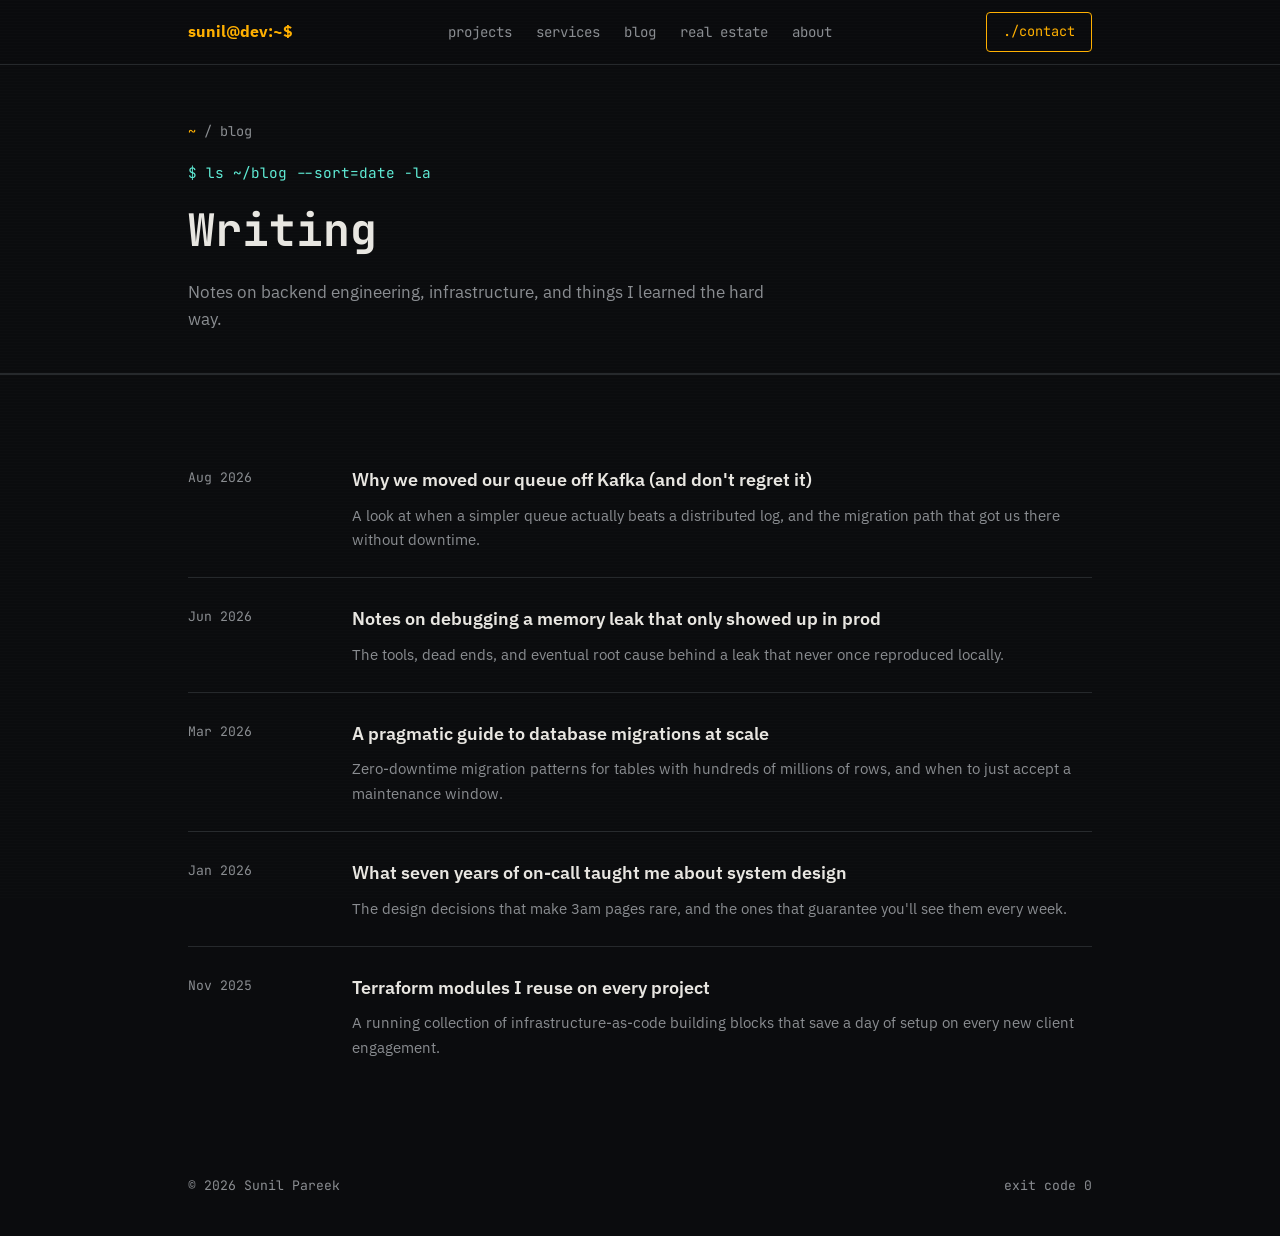
==== blog.html @ 15b24219 "Add files via upload" ====
<!DOCTYPE html>
<html lang="en">
<head>
<meta charset="UTF-8">
<meta name="viewport" content="width=device-width, initial-scale=1.0">
<title>Blog — Sunil Pareek</title>
<link rel="stylesheet" href="style.css">
</head>
<body>

<nav>
  <div class="wrap">
    <div class="logo">sunil@dev:~$</div>
    <ul class="navlinks">
      <li><a href="index.html#projects">projects</a></li>
      <li><a href="services.html">services</a></li>
      <li><a href="blog.html">blog</a></li>
      <li><a href="real-estate.html">real estate</a></li>
      <li><a href="index.html#about">about</a></li>
    </ul>
    <a class="navcta" href="index.html#contact">./contact</a>
  </div>
</nav>

<header class="page-hero">
  <div class="wrap">
    <div class="breadcrumb"><a href="index.html">~</a> / blog</div>
    <div class="eyebrow">$ ls ~/blog --sort=date -la</div>
    <h1>Writing</h1>
    <p class="lede">Notes on backend engineering, infrastructure, and things I learned the hard way.</p>
  </div>
</header>

<section class="section">
  <div class="wrap">
    <div class="blog-full-list">
      <a class="blog-full-post" href="#">
        <span class="date">Aug 2026</span>
        <div>
          <h3>Why we moved our queue off Kafka (and don't regret it)</h3>
          <p>A look at when a simpler queue actually beats a distributed log, and the migration path that got us there without downtime.</p>
        </div>
      </a>
      <a class="blog-full-post" href="#">
        <span class="date">Jun 2026</span>
        <div>
          <h3>Notes on debugging a memory leak that only showed up in prod</h3>
          <p>The tools, dead ends, and eventual root cause behind a leak that never once reproduced locally.</p>
        </div>
      </a>
      <a class="blog-full-post" href="#">
        <span class="date">Mar 2026</span>
        <div>
          <h3>A pragmatic guide to database migrations at scale</h3>
          <p>Zero-downtime migration patterns for tables with hundreds of millions of rows, and when to just accept a maintenance window.</p>
        </div>
      </a>
      <a class="blog-full-post" href="#">
        <span class="date">Jan 2026</span>
        <div>
          <h3>What seven years of on-call taught me about system design</h3>
          <p>The design decisions that make 3am pages rare, and the ones that guarantee you'll see them every week.</p>
        </div>
      </a>
      <a class="blog-full-post" href="#">
        <span class="date">Nov 2025</span>
        <div>
          <h3>Terraform modules I reuse on every project</h3>
          <p>A running collection of infrastructure-as-code building blocks that save a day of setup on every new client engagement.</p>
        </div>
      </a>
    </div>
  </div>
</section>

<footer>
  <div class="wrap" style="display:flex; justify-content:space-between; width:100%; flex-wrap:wrap; gap:8px;">
    <span>© 2026 Sunil Pareek</span>
    <span>exit code 0</span>
  </div>
</footer>

</body>
</html>
---- style.css ----
@import url('https://fonts.googleapis.com/css2?family=JetBrains+Mono:wght@400;500;600;700;800&family=IBM+Plex+Sans:wght@400;500;600&display=swap');

  :root{
    --bg:#0B0C0E;
    --bg-raised:#151719;
    --amber:#FFB000;
    --cyan:#5EEAD4;
    --text:#E8E6E1;
    --dim:#8A8D91;
    --line:#26292C;
    --red:#FF6B5E;
  }

  *{box-sizing:border-box; margin:0; padding:0;}

  html{scroll-behavior:smooth;}

  body{
    background:var(--bg);
    color:var(--text);
    font-family:'IBM Plex Sans', sans-serif;
    line-height:1.6;
  }

  h1,h2,h3, .mono{ font-family:'JetBrains Mono', monospace; }

  a{ color:inherit; }

  .wrap{ max-width:960px; margin:0 auto; padding:0 28px; }

  ::selection{ background:var(--amber); color:var(--bg); }

  /* ---------- Scanline texture ---------- */
  body::before{
    content:'';
    position:fixed; inset:0;
    pointer-events:none;
    background:repeating-linear-gradient(
      to bottom,
      rgba(255,255,255,0.012) 0px,
      rgba(255,255,255,0.012) 1px,
      transparent 1px,
      transparent 3px
    );
    z-index:999;
  }

  /* ---------- Nav ---------- */
  nav{
    position:sticky; top:0; z-index:50;
    background:rgba(11,12,14,0.9);
    backdrop-filter:blur(6px);
    border-bottom:1px solid var(--line);
  }
  nav .wrap{
    display:flex; align-items:center; justify-content:space-between;
    height:64px;
  }
  .logo{
    font-weight:700;
    font-size:1rem;
    color:var(--amber);
  }
  .navlinks{ display:flex; gap:24px; list-style:none; }
  .navlinks a{
    text-decoration:none;
    font-size:0.88rem;
    font-family:'JetBrains Mono', monospace;
    color:var(--dim);
    transition:color .15s ease;
  }
  .navlinks a:hover{ color:var(--text); }
  .navcta{
    border:1px solid var(--amber);
    color:var(--amber);
    padding:8px 16px;
    font-size:0.85rem;
    font-family:'JetBrains Mono', monospace;
    text-decoration:none;
    border-radius:4px;
  }
  .navcta:hover{ background:var(--amber); color:var(--bg); }

  /* ---------- Terminal window chrome ---------- */
  .term{
    border:1px solid var(--line);
    border-radius:10px;
    background:var(--bg-raised);
    overflow:hidden;
  }
  .term-bar{
    display:flex; align-items:center; gap:8px;
    padding:10px 14px;
    border-bottom:1px solid var(--line);
  }
  .dot{ width:11px; height:11px; border-radius:50%; }
  .dot.r{ background:#FF5F57; }
  .dot.y{ background:#FEBC2E; }
  .dot.g{ background:#28C840; }
  .term-title{
    margin-left:8px;
    font-size:0.8rem;
    color:var(--dim);
    font-family:'JetBrains Mono', monospace;
  }
  .term-body{ padding:20px; }
  .prompt{ color:var(--cyan); }
  .prompt-line{
    font-family:'JetBrains Mono', monospace;
    font-size:0.9rem;
    color:var(--dim);
    margin-bottom:6px;
  }

  /* ---------- Hero ---------- */
  .hero{ padding:70px 0 60px; }
  .hero h1{
    font-size:clamp(2.2rem, 5vw, 3.2rem);
    line-height:1.15;
    color:var(--text);
    margin:18px 0 16px;
  }
  .hero h1 .accent{ color:var(--amber); }
  .cursor{
    display:inline-block;
    width:0.55em; height:1em;
    background:var(--amber);
    margin-left:4px;
    vertical-align:text-bottom;
    animation:blink 1s step-end infinite;
  }
  @keyframes blink{ 50%{ opacity:0; } }
  .hero p.lede{
    font-size:1.08rem;
    color:var(--dim);
    max-width:56ch;
    margin-bottom:28px;
  }
  .hero-actions{ display:flex; gap:12px; flex-wrap:wrap; }
  .btn{
    display:inline-block;
    padding:12px 22px;
    border-radius:6px;
    font-family:'JetBrains Mono', monospace;
    font-size:0.9rem;
    text-decoration:none;
    border:1px solid var(--line);
  }
  .btn-solid{ background:var(--amber); color:var(--bg); border-color:var(--amber); font-weight:600; }
  .btn-outline{ color:var(--text); }
  .btn-outline:hover{ border-color:var(--text); }

  /* ---------- Section shared ---------- */
  .section{ padding:64px 0; border-top:1px solid var(--line); }
  .section-head{ margin-bottom:32px; }
  .section-head h2{
    font-size:1.6rem;
    color:var(--text);
  }
  .section-head .path{
    color:var(--dim);
    font-size:0.9rem;
    margin-top:4px;
  }

  /* ---------- About ---------- */
  .about-grid{
    display:grid;
    grid-template-columns:1fr 1fr;
    gap:36px;
    align-items:start;
  }
  .about-text p{ color:#C9CBCE; margin-bottom:14px; }
  .keyval{ font-family:'JetBrains Mono', monospace; font-size:0.9rem; }
  .keyval .k{ color:var(--cyan); }
  .keyval .v{ color:var(--text); }
  .keyval div{ margin-bottom:8px; }

  /* ---------- Skills ---------- */
  .skills-grid{
    display:grid;
    grid-template-columns:repeat(3, 1fr);
    gap:16px;
  }
  .skill-cat{
    border:1px solid var(--line);
    border-radius:8px;
    padding:18px;
  }
  .skill-cat h3{
    font-size:0.95rem;
    color:var(--amber);
    margin-bottom:12px;
  }
  .skill-cat ul{ list-style:none; }
  .skill-cat li{
    font-size:0.92rem;
    color:#C9CBCE;
    padding:4px 0;
  }
  .skill-cat li::before{ content:'▸ '; color:var(--cyan); }

  /* ---------- Projects ---------- */
  .project-list{ display:flex; flex-direction:column; gap:18px; }
  .project{
    border:1px solid var(--line);
    border-radius:8px;
    padding:22px;
    display:grid;
    grid-template-columns:1fr auto;
    gap:16px;
    align-items:start;
    transition:border-color .15s ease;
  }
  .project:hover{ border-color:var(--amber); }
  .project h3{ font-size:1.1rem; margin-bottom:6px; }
  .project p{ color:var(--dim); font-size:0.94rem; max-width:60ch; }
  .stack-row{ display:flex; gap:8px; flex-wrap:wrap; margin-top:12px; }
  .chip{
    font-family:'JetBrains Mono', monospace;
    font-size:0.76rem;
    color:var(--cyan);
    border:1px solid var(--line);
    border-radius:4px;
    padding:3px 9px;
  }
  .project-link{
    font-family:'JetBrains Mono', monospace;
    font-size:0.85rem;
    color:var(--amber);
    text-decoration:none;
    white-space:nowrap;
  }

  /* ---------- Blog ---------- */
  .post-list{ display:flex; flex-direction:column; }
  .post{
    display:flex; justify-content:space-between; align-items:baseline;
    padding:16px 0;
    border-bottom:1px solid var(--line);
    text-decoration:none;
    gap:16px;
  }
  .post:last-child{ border-bottom:none; }
  .post h3{ font-size:1rem; color:var(--text); font-weight:500; font-family:'IBM Plex Sans',sans-serif; }
  .post .date{
    font-family:'JetBrains Mono', monospace;
    font-size:0.82rem;
    color:var(--dim);
    white-space:nowrap;
  }
  .post:hover h3{ color:var(--amber); }

  /* ---------- Contact ---------- */
  .contact-term .term-body{ padding:26px 24px; }
  .contact-line{ margin-bottom:14px; font-size:0.92rem; }
  .contact-line .k{ color:var(--cyan); }
  .contact-line a{ text-decoration:none; color:var(--amber); }
  .contact-line a:hover{ text-decoration:underline; }

  footer{
    padding:26px 0 40px;
    color:var(--dim);
    font-size:0.82rem;
    font-family:'JetBrains Mono', monospace;
    display:flex; justify-content:space-between; flex-wrap:wrap; gap:8px;
  }

  a:focus-visible, .btn:focus-visible{
    outline:2px solid var(--cyan);
    outline-offset:2px;
  }

  @media (prefers-reduced-motion: reduce){
    .cursor{ animation:none; }
  }

  @media (max-width: 780px){
    .navlinks{ display:none; }
    .about-grid{ grid-template-columns:1fr; }
    .skills-grid{ grid-template-columns:1fr 1fr; }
    .project{ grid-template-columns:1fr; }
  }
  @media (max-width: 480px){
    .skills-grid{ grid-template-columns:1fr; }
  }
/* ---------- Shared sub-page header ---------- */
.page-hero{
  padding:56px 0 40px;
  border-bottom:1px solid var(--line);
}
.page-hero .eyebrow{
  color:var(--cyan);
  font-family:'JetBrains Mono', monospace;
  font-size:0.9rem;
  margin-bottom:10px;
}
.page-hero h1{
  font-size:clamp(2rem, 4.5vw, 2.8rem);
  color:var(--text);
}
.page-hero p.lede{
  color:var(--dim);
  font-size:1.05rem;
  max-width:60ch;
  margin-top:14px;
}
.breadcrumb{
  font-family:'JetBrains Mono', monospace;
  font-size:0.85rem;
  color:var(--dim);
  margin-bottom:18px;
}
.breadcrumb a{ color:var(--amber); text-decoration:none; }
.breadcrumb a:hover{ text-decoration:underline; }

/* ---------- Services page ---------- */
.services-grid{
  display:grid;
  grid-template-columns:repeat(2, 1fr);
  gap:24px;
}
.service-card{
  border:1px solid var(--line);
  border-radius:8px;
  padding:26px;
  transition:border-color .15s ease;
}
.service-card:hover{ border-color:var(--amber); }
.service-card .num{
  font-family:'JetBrains Mono', monospace;
  color:var(--amber);
  font-size:0.85rem;
  margin-bottom:10px;
}
.service-card h3{ font-size:1.2rem; margin-bottom:10px; }
.service-card p{ color:var(--dim); font-size:0.95rem; margin-bottom:14px; }
.service-card .price{
  font-family:'JetBrains Mono', monospace;
  color:var(--cyan);
  font-size:0.9rem;
}

/* ---------- Blog listing page ---------- */
.blog-full-list{ display:flex; flex-direction:column; }
.blog-full-post{
  display:grid;
  grid-template-columns:140px 1fr;
  gap:24px;
  padding:26px 0;
  border-bottom:1px solid var(--line);
  text-decoration:none;
}
.blog-full-post:last-child{ border-bottom:none; }
.blog-full-post .date{
  font-family:'JetBrains Mono', monospace;
  font-size:0.82rem;
  color:var(--dim);
  padding-top:2px;
}
.blog-full-post h3{
  font-size:1.15rem;
  color:var(--text);
  font-family:'IBM Plex Sans', sans-serif;
  font-weight:600;
  margin-bottom:8px;
}
.blog-full-post p{ color:var(--dim); font-size:0.95rem; }
.blog-full-post:hover h3{ color:var(--amber); }

/* ---------- Real estate page ---------- */
.re-grid{
  display:grid;
  grid-template-columns:repeat(3, 1fr);
  gap:20px;
}
.re-card{
  border:1px solid var(--line);
  border-radius:8px;
  overflow:hidden;
}
.re-thumb{
  aspect-ratio:4/3;
  display:flex; align-items:center; justify-content:center;
  font-family:'JetBrains Mono', monospace;
  color:var(--dim);
  font-size:0.85rem;
  border-bottom:1px solid var(--line);
  background:var(--bg-raised);
}
.re-body{ padding:16px 18px 20px; }
.re-body h3{ font-size:1rem; margin-bottom:4px; }
.re-body .loc{ color:var(--dim); font-size:0.85rem; margin-bottom:10px; }
.re-body .price{
  font-family:'JetBrains Mono', monospace;
  color:var(--amber);
  font-size:0.95rem;
}
.re-tag{
  display:inline-block;
  font-family:'JetBrains Mono', monospace;
  font-size:0.72rem;
  color:var(--cyan);
  border:1px solid var(--line);
  border-radius:4px;
  padding:2px 8px;
  margin-top:8px;
}

@media (max-width: 780px){
  .services-grid{ grid-template-columns:1fr; }
  .re-grid{ grid-template-columns:1fr; }
  .blog-full-post{ grid-template-columns:1fr; gap:6px; }
}
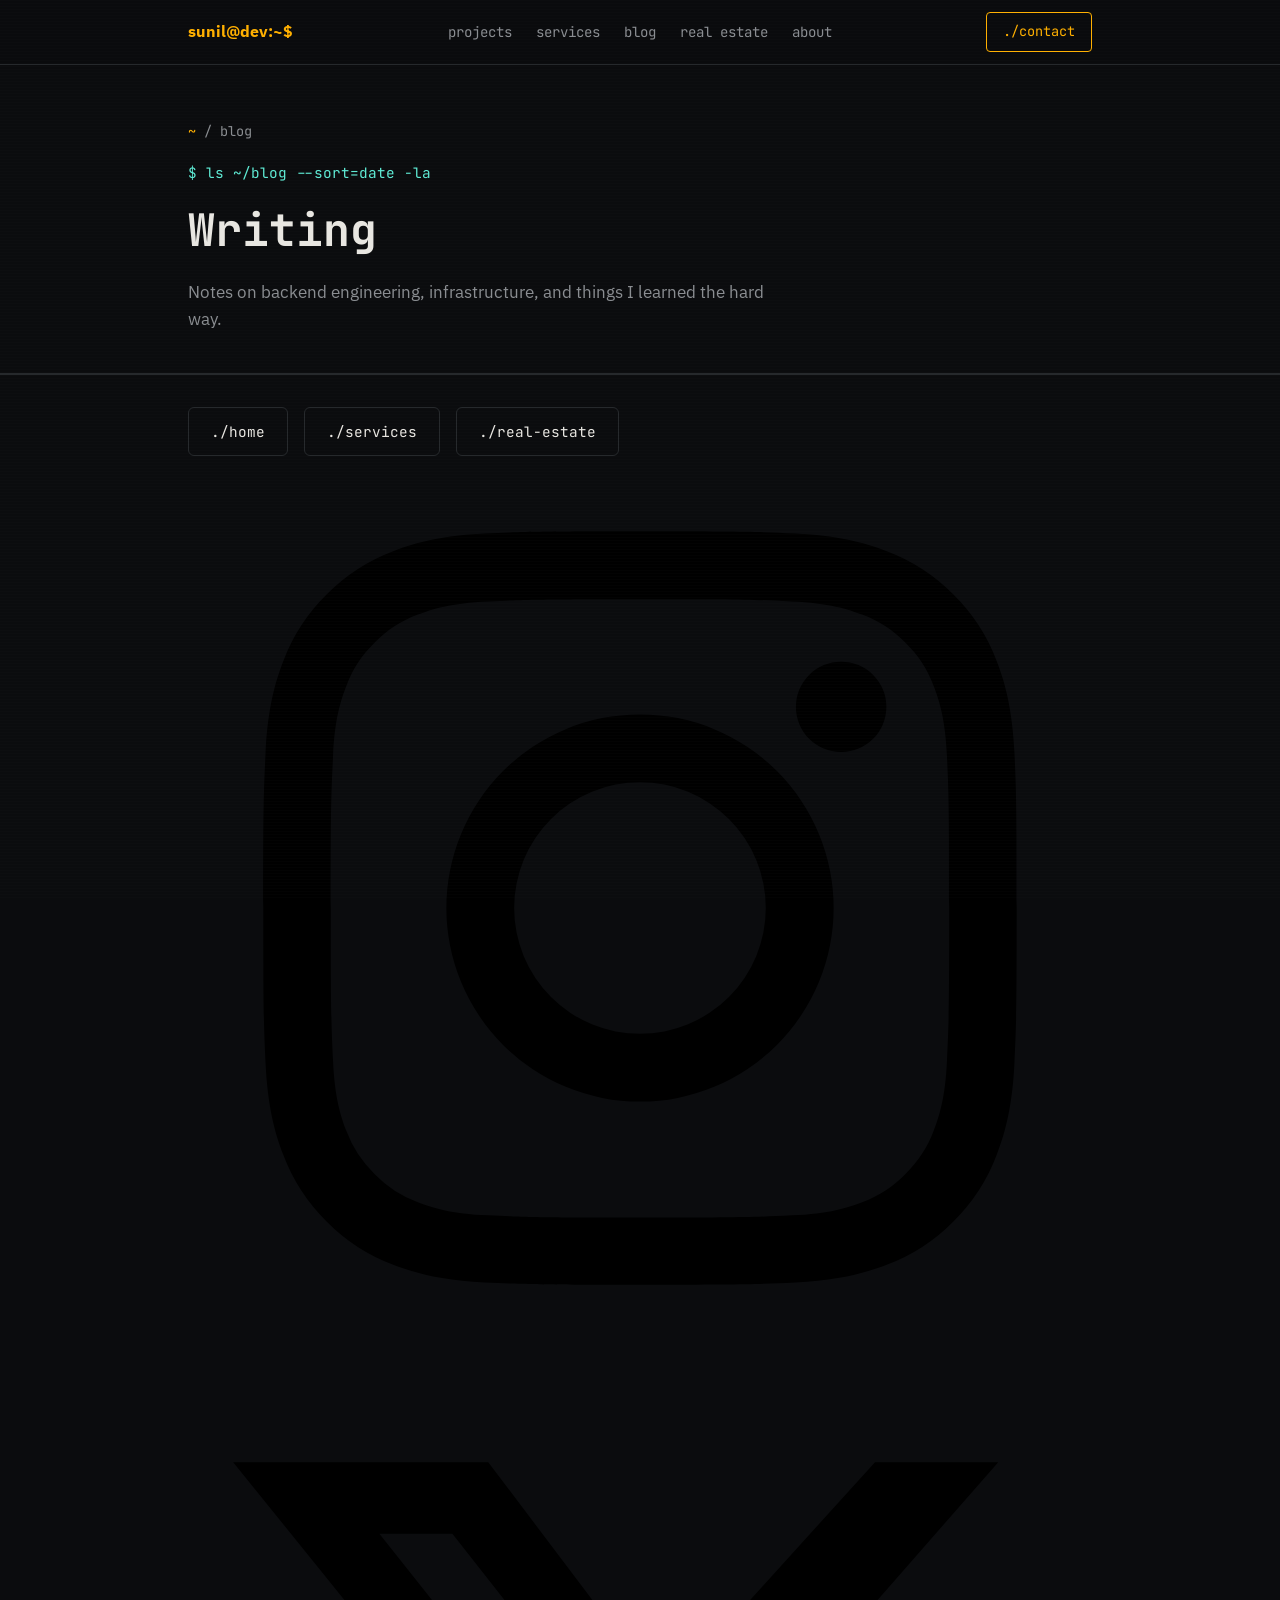
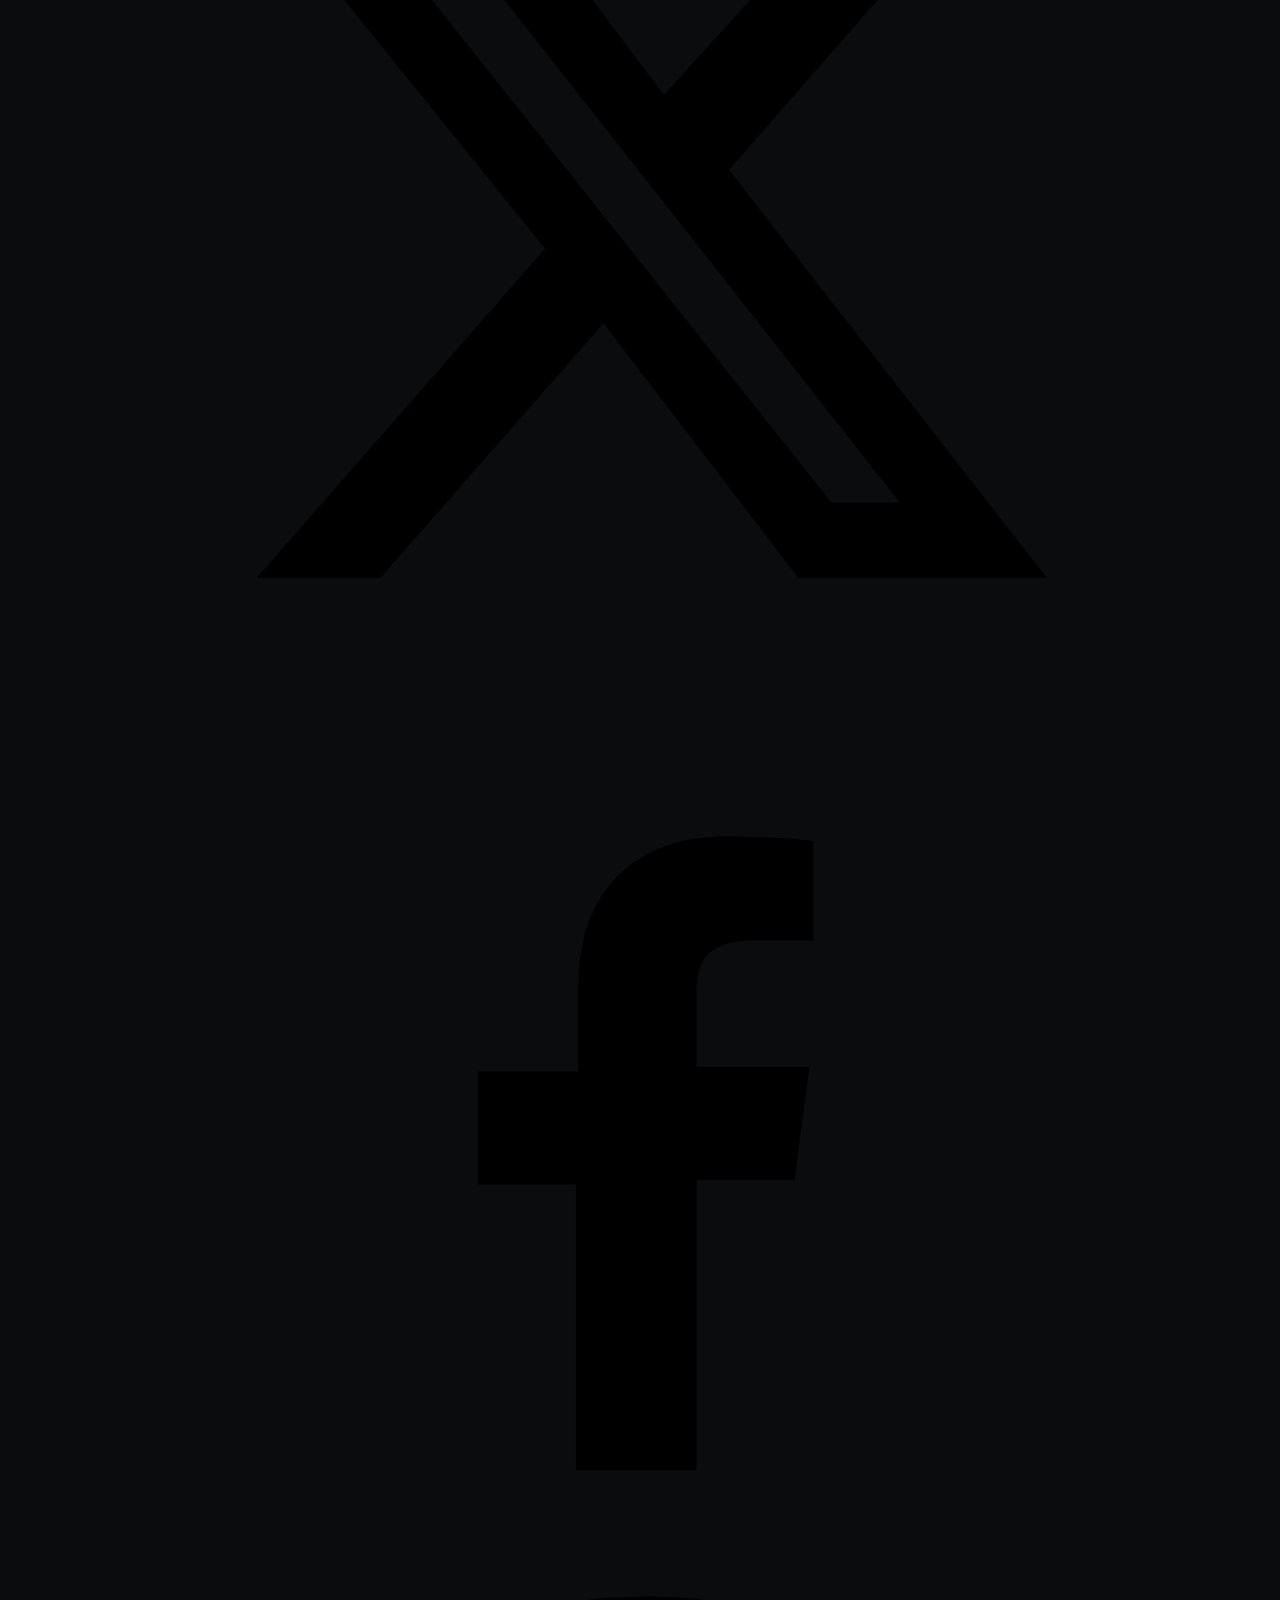
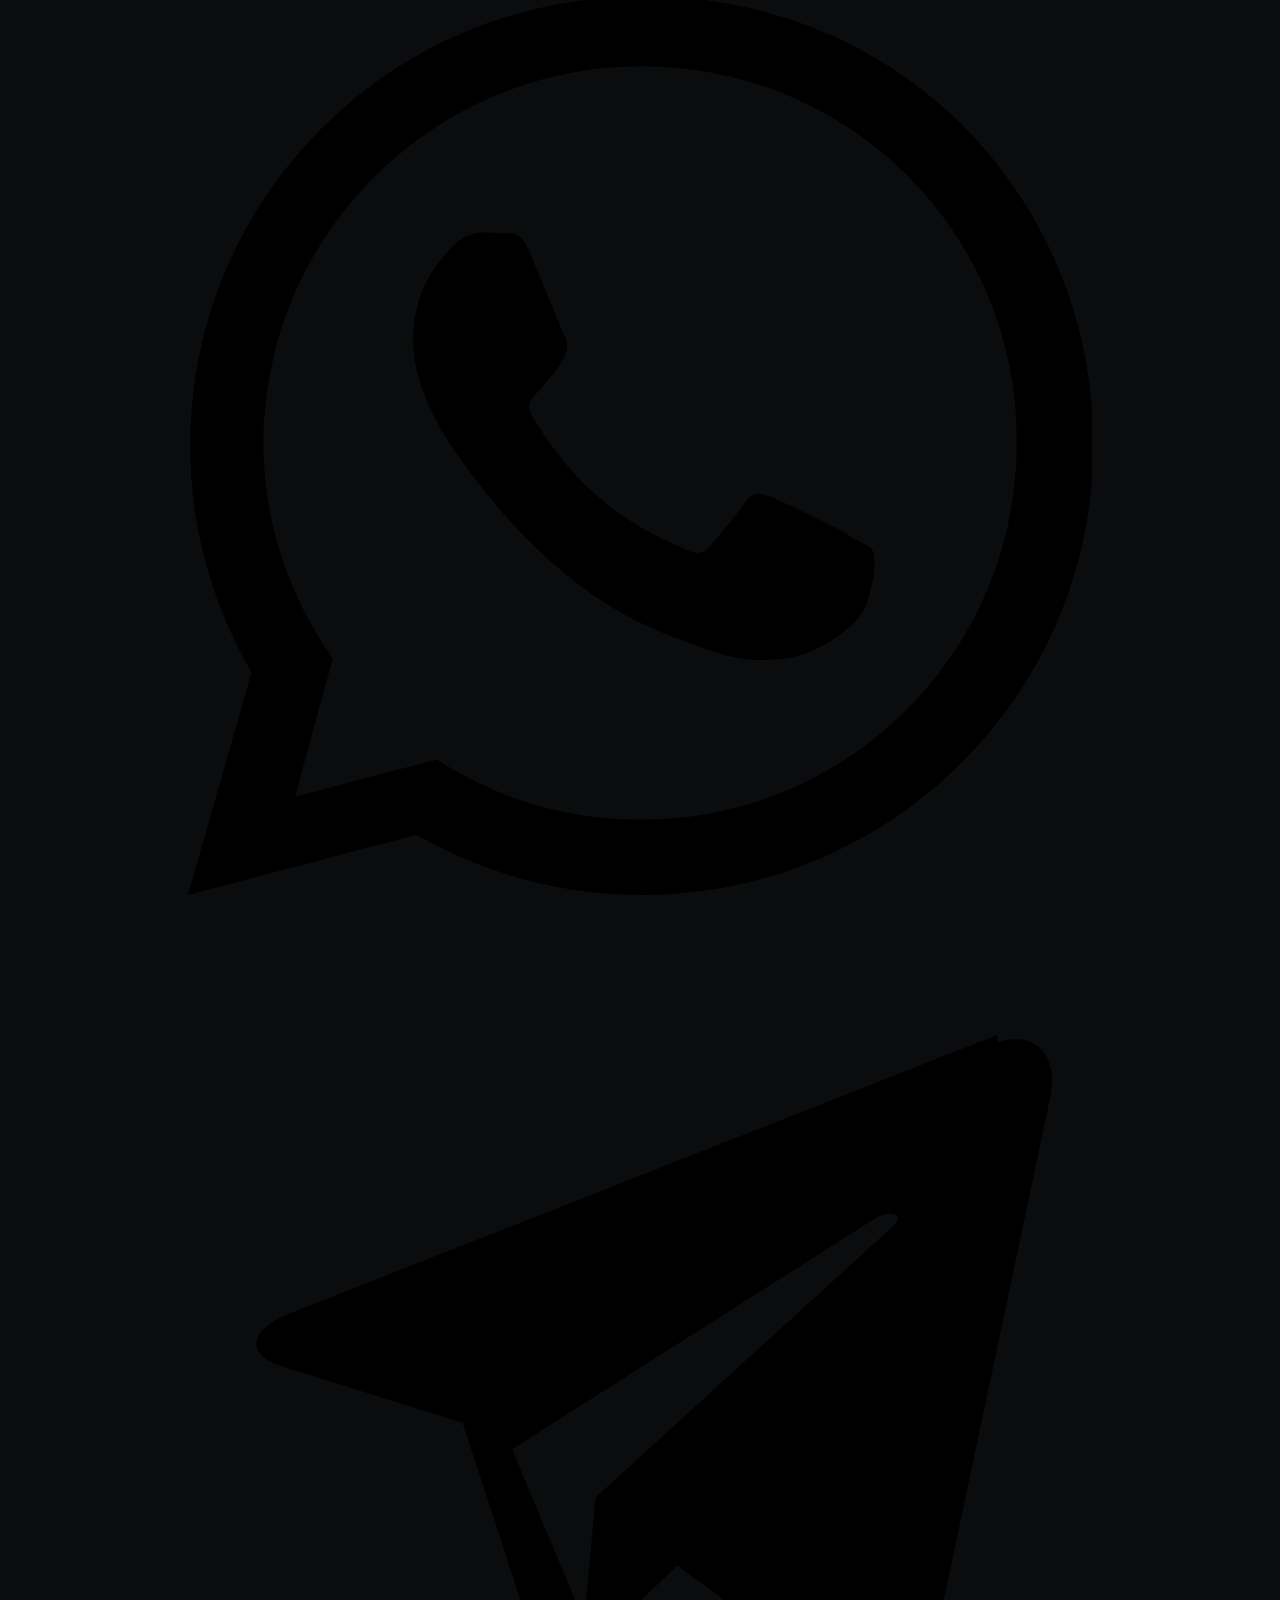
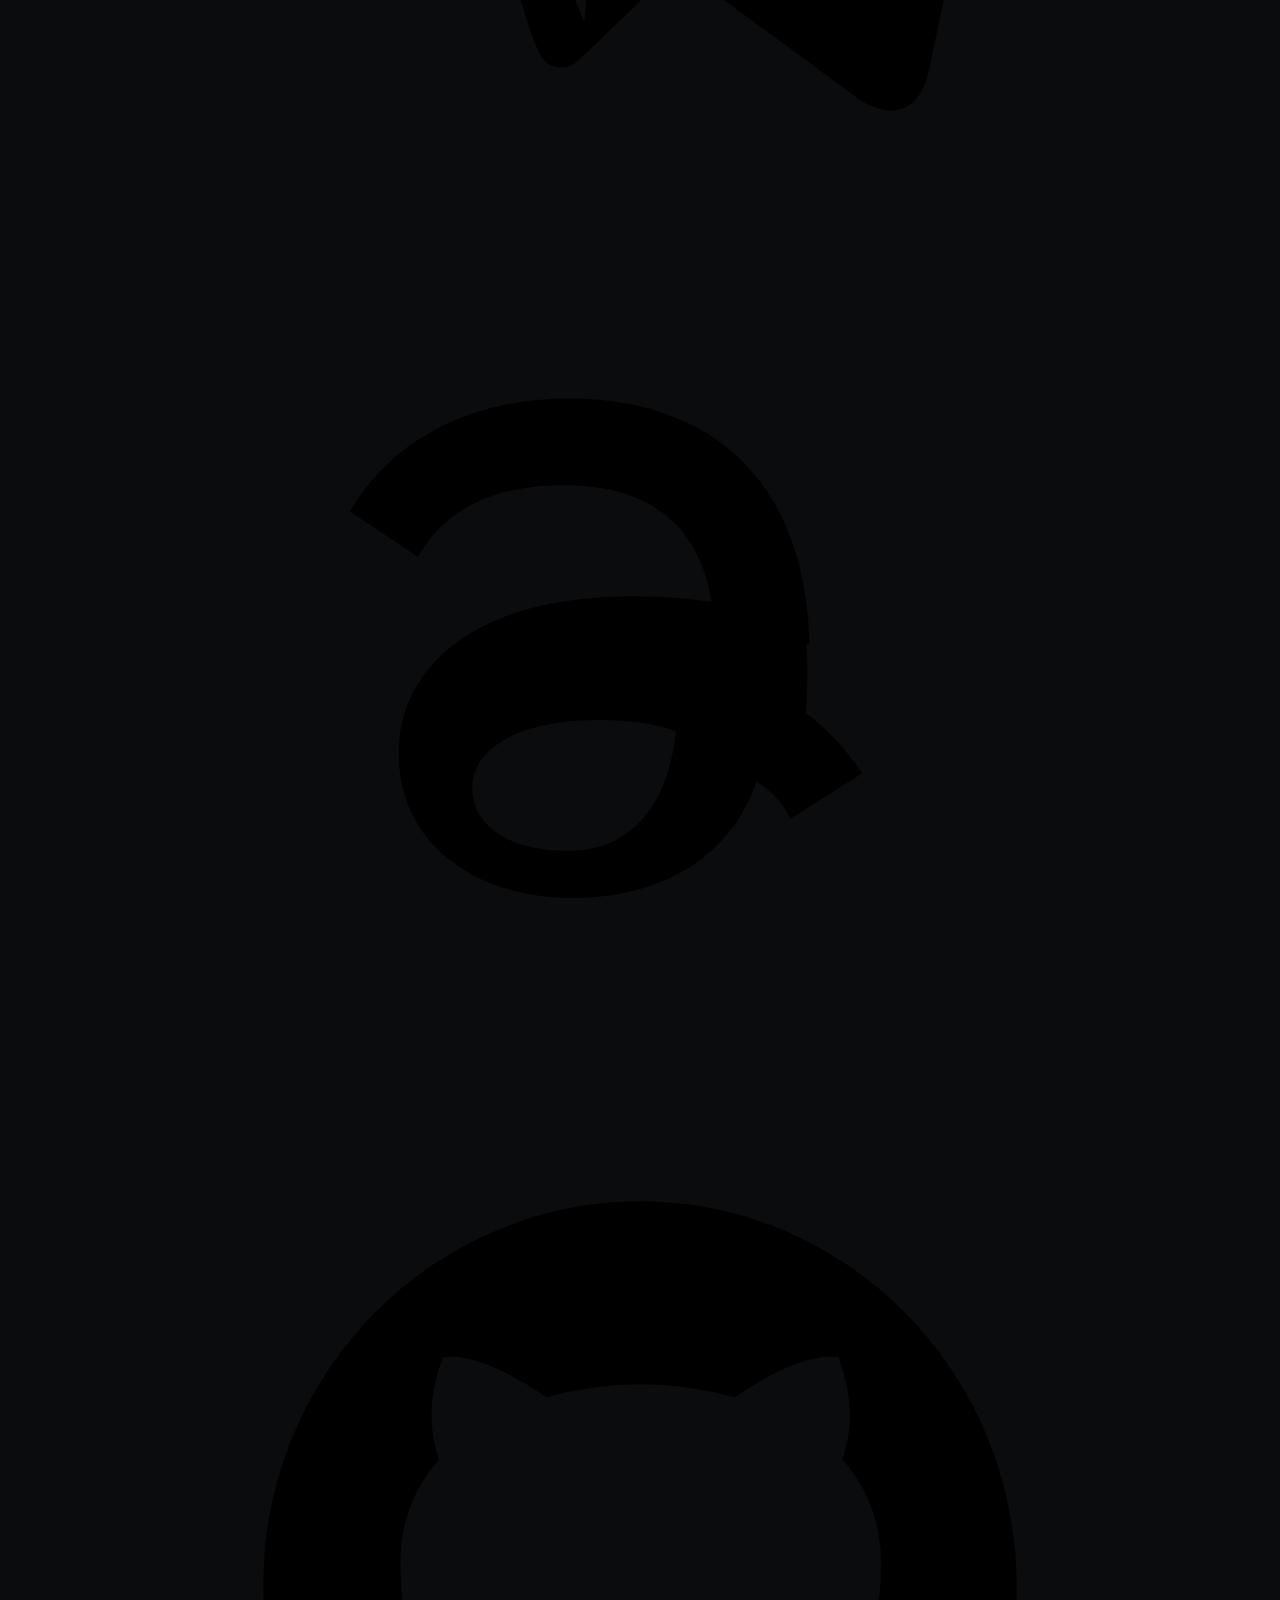
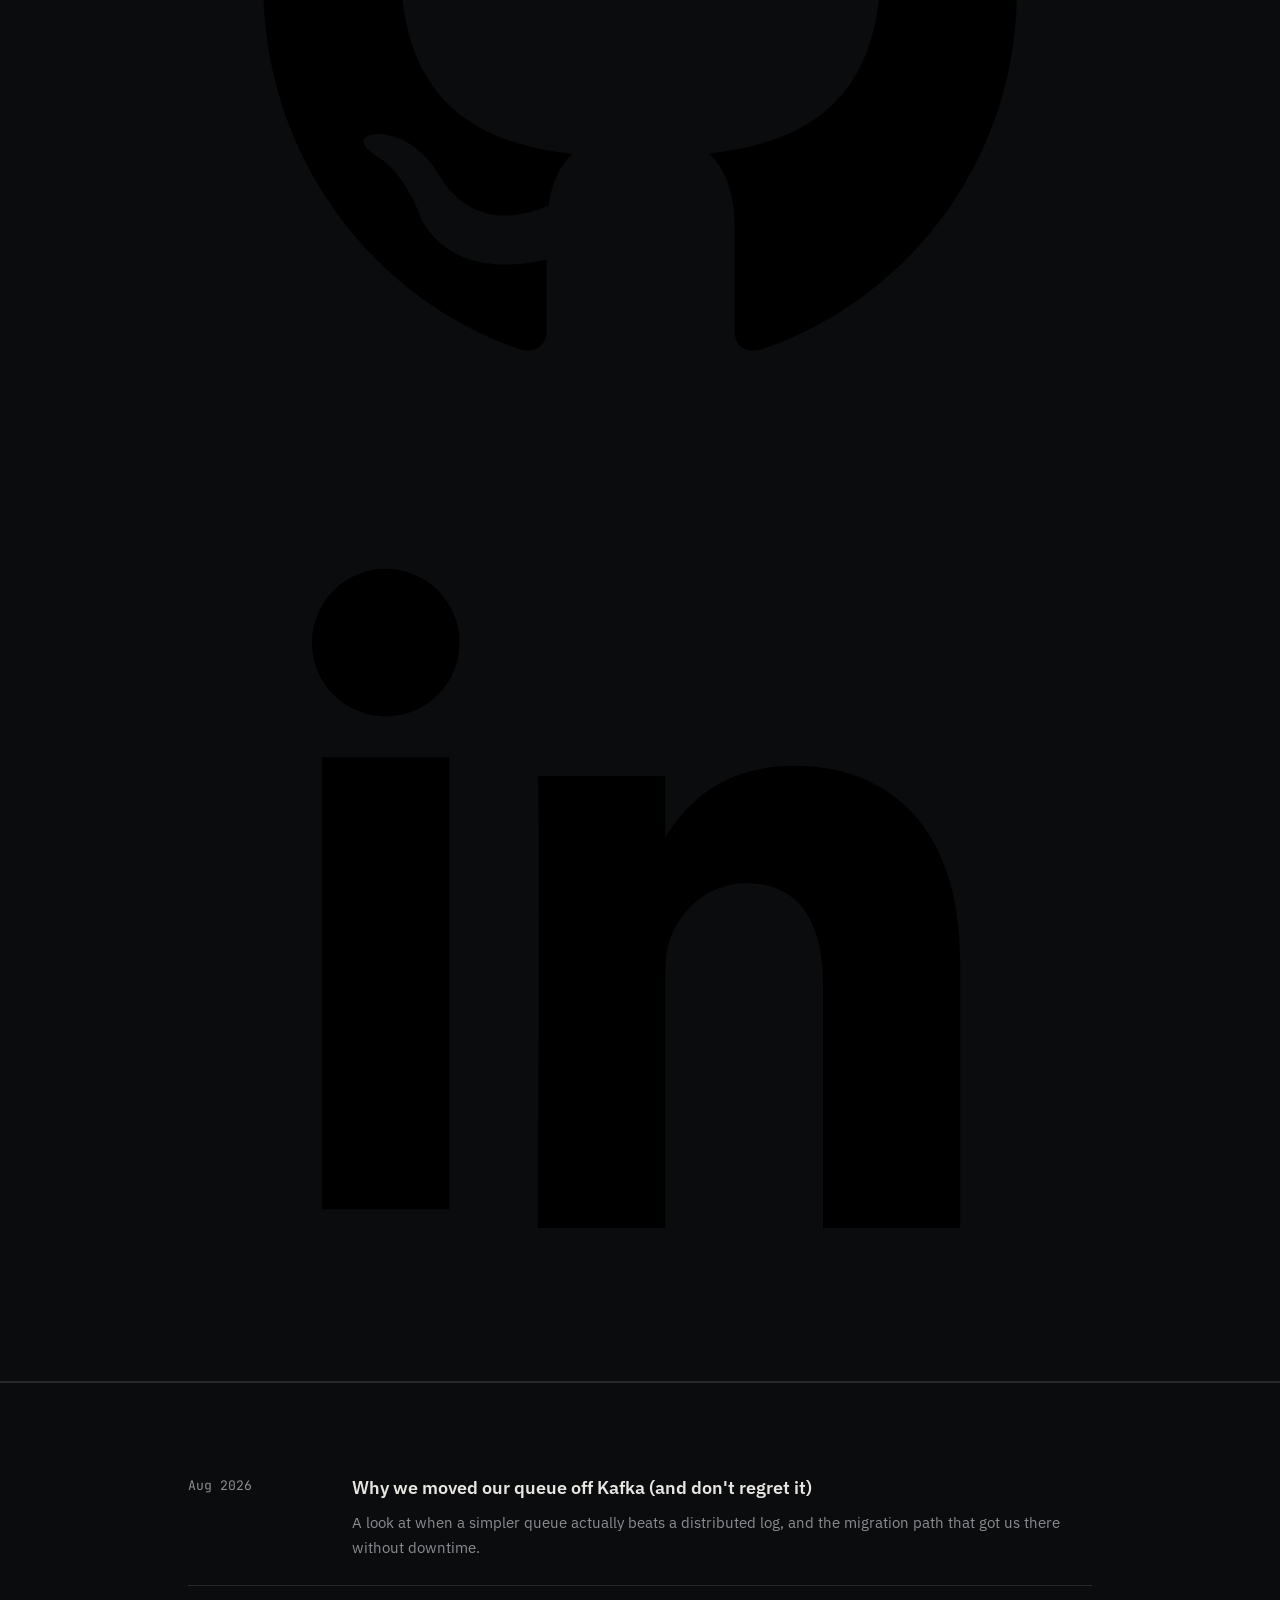
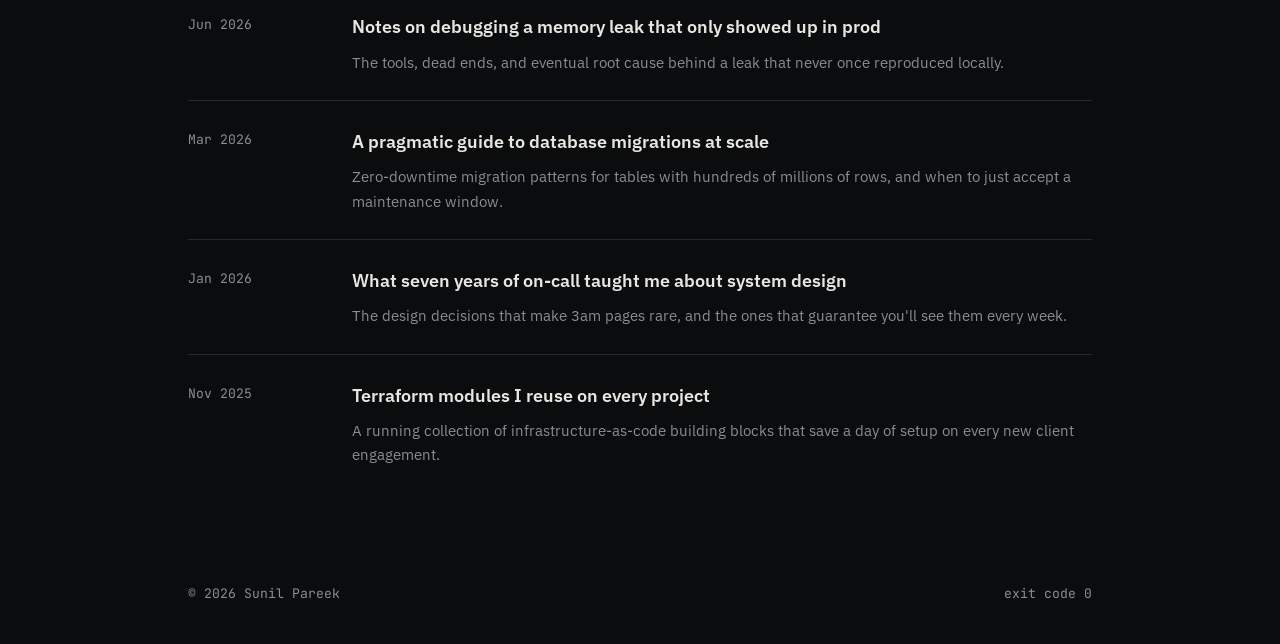
==== commit af49ca86: "Add files via upload" ====
--- a/blog.html
+++ b/blog.html
@@ -30,6 +30,43 @@
     <p class="lede">Notes on backend engineering, infrastructure, and things I learned the hard way.</p>
   </div>
 </header>
+<section class="section" style="padding:32px 0; border-bottom:1px solid var(--line);">
+  <div class="wrap">
+    <div class="actions-row">
+      <div style="display:flex; gap:16px; flex-wrap:wrap;">
+        <a class="btn btn-outline" href="index.html">./home</a>
+        <a class="btn btn-outline" href="services.html">./services</a>
+        <a class="btn btn-outline" href="real-estate.html">./real-estate</a>
+      </div>
+      <div class="social-row">
+        <a class="social-icon" href="https://instagram.com/graciasneil" target="_blank" rel="noopener" aria-label="Instagram">
+          <svg viewBox="0 0 24 24"><path d="M12 2c-2.72 0-3.06.01-4.12.06-1.06.05-1.79.22-2.43.47a4.9 4.9 0 0 0-1.77 1.15A4.9 4.9 0 0 0 2.53 5.45c-.25.64-.42 1.37-.47 2.43C2.01 8.94 2 9.28 2 12s.01 3.06.06 4.12c.05 1.06.22 1.79.47 2.43a4.9 4.9 0 0 0 1.15 1.77 4.9 4.9 0 0 0 1.77 1.15c.64.25 1.37.42 2.43.47C8.94 21.99 9.28 22 12 22s3.06-.01 4.12-.06c1.06-.05 1.79-.22 2.43-.47a4.9 4.9 0 0 0 1.77-1.15 4.9 4.9 0 0 0 1.15-1.77c.25-.64.42-1.37.47-2.43.05-1.06.06-1.4.06-4.12s-.01-3.06-.06-4.12c-.05-1.06-.22-1.79-.47-2.43a4.9 4.9 0 0 0-1.15-1.77A4.9 4.9 0 0 0 18.55 2.53c-.64-.25-1.37-.42-2.43-.47C15.06 2.01 14.72 2 12 2zm0 1.8c2.67 0 2.99.01 4.04.06.98.04 1.5.21 1.86.35.47.18.8.4 1.15.75.35.35.57.68.75 1.15.14.36.31.88.35 1.86.05 1.05.06 1.37.06 4.04s-.01 2.99-.06 4.04c-.04.98-.21 1.5-.35 1.86-.18.47-.4.8-.75 1.15-.35.35-.68.57-1.15.75-.36.14-.88.31-1.86.35-1.05.05-1.37.06-4.04.06s-2.99-.01-4.04-.06c-.98-.04-1.5-.21-1.86-.35a3.1 3.1 0 0 1-1.15-.75 3.1 3.1 0 0 1-.75-1.15c-.14-.36-.31-.88-.35-1.86-.05-1.05-.06-1.37-.06-4.04s.01-2.99.06-4.04c.04-.98.21-1.5.35-1.86.18-.47.4-.8.75-1.15.35-.35.68-.57 1.15-.75.36-.14.88-.31 1.86-.35 1.05-.05 1.37-.06 4.04-.06zm0 3.06a5.14 5.14 0 1 0 0 10.28 5.14 5.14 0 0 0 0-10.28zm0 8.48a3.34 3.34 0 1 1 0-6.68 3.34 3.34 0 0 1 0 6.68zm6.54-8.68a1.2 1.2 0 1 1-2.4 0 1.2 1.2 0 0 1 2.4 0z"/></svg>
+        </a>
+        <a class="social-icon" href="https://x.com/kglit" target="_blank" rel="noopener" aria-label="X (Twitter)">
+          <svg viewBox="0 0 24 24"><path d="M18.24 2.5h3.27l-7.15 8.17L22.8 21.5h-6.6l-5.17-6.76-5.92 6.76H1.83l7.65-8.74L1.2 2.5h6.77l4.67 6.18L18.24 2.5zm-1.15 17h1.81L7.02 4.4H5.08l12 15.1z"/></svg>
+        </a>
+        <a class="social-icon" href="https://facebook.com/digipro" target="_blank" rel="noopener" aria-label="Facebook">
+          <svg viewBox="0 0 24 24"><path d="M13.5 21v-7.7h2.6l.4-3h-3v-1.9c0-.87.24-1.46 1.5-1.46h1.6V4.3c-.28-.04-1.23-.12-2.34-.12-2.32 0-3.9 1.4-3.9 4v2.24H7.7v3h2.6V21h3.2z"/></svg>
+        </a>
+        <a class="social-icon" href="https://wa.me/919004099113" target="_blank" rel="noopener" aria-label="WhatsApp">
+          <svg viewBox="0 0 24 24"><path d="M17.5 14.4c-.3-.15-1.77-.87-2.04-.97-.27-.1-.47-.15-.67.15-.2.3-.77.97-.94 1.17-.17.2-.35.22-.65.07-.3-.15-1.26-.46-2.4-1.47-.9-.8-1.5-1.78-1.67-2.08-.17-.3-.02-.46.13-.6.14-.14.3-.35.45-.52.15-.17.2-.3.3-.5.1-.2.05-.37-.02-.52-.07-.15-.67-1.6-.92-2.2-.24-.58-.48-.5-.67-.5-.17 0-.37-.02-.57-.02-.2 0-.52.07-.8.37-.27.3-1.05 1.02-1.05 2.5s1.08 2.9 1.23 3.1c.15.2 2.13 3.25 5.16 4.56.72.31 1.28.5 1.72.64.72.23 1.38.2 1.9.12.58-.09 1.77-.72 2.02-1.42.25-.7.25-1.3.17-1.42-.07-.12-.27-.2-.57-.35zM12.02 22h-.01a9.9 9.9 0 0 1-5.05-1.38l-.36-.22-3.76.99 1-3.66-.24-.37A9.9 9.9 0 0 1 2 12.05C2 6.5 6.5 2 12.03 2A9.9 9.9 0 0 1 22 12.02c0 5.55-4.5 10-9.98 9.98zm8.48-18.5A11.8 11.8 0 0 0 12.03.15C5.4.15.06 5.48.06 12.05a11.9 11.9 0 0 0 1.63 6.04L0 24l6.07-1.6a11.94 11.94 0 0 0 5.95 1.6h.01c6.63 0 12-5.33 12-11.93a11.9 11.9 0 0 0-3.53-8.57z"/></svg>
+        </a>
+        <a class="social-icon" href="https://t.me/NeilGracias" target="_blank" rel="noopener" aria-label="Telegram">
+          <svg viewBox="0 0 24 24"><path d="M21.5 3.5 2.7 10.9c-1.15.47-1.14 1.12-.21 1.4l4.8 1.5 1.85 5.66c.22.6.37.83.75.83.3 0 .43-.14.6-.3l2.5-2.4 4.9 3.6c.9.5 1.55.24 1.78-.83l3.2-15.1c.32-1.3-.5-1.9-1.37-1.55zM8.6 14.5l9.6-6.1c.45-.28.86-.13.52.18l-7.9 7.2-.3 3.3z"/></svg>
+        </a>
+        <a class="social-icon" href="https://www.threads.net/@graciasneil" target="_blank" rel="noopener" aria-label="Threads">
+          <svg viewBox="0 0 24 24"><path d="M16.5 11.4c-.1-4.1-2.4-6.5-6.4-6.5-2.6 0-4.7 1.1-5.8 3l1.8 1.2c.7-1.2 1.9-1.9 3.9-1.9 2.4 0 3.6 1.2 3.9 3.1-1-.15-2.1-.2-3.2-.1-3.2.25-5.2 1.9-5.1 4.3.1 2.4 2.3 3.8 5 3.65 2.3-.13 3.9-1.3 4.5-3.1.4.3.7.6.9 1l1.9-1.2c-.4-.6-.9-1.15-1.5-1.6.05-.6.05-1.2.02-1.85zm-6.2 5.5c-1.5.08-2.7-.5-2.75-1.6-.05-1.05 1.1-1.75 2.85-1.85.5-.03 1-.02 1.5.04.4.05.75.13 1.05.24-.2 2.1-1.3 3.1-2.65 3.17z"/></svg>
+        </a>
+        <a class="social-icon" href="https://github.com/digiproinfotech" target="_blank" rel="noopener" aria-label="GitHub">
+          <svg viewBox="0 0 24 24"><path d="M12 2C6.48 2 2 6.58 2 12.2c0 4.5 2.87 8.32 6.84 9.67.5.1.68-.22.68-.49v-1.9c-2.78.62-3.37-1.2-3.37-1.2-.46-1.2-1.11-1.52-1.11-1.52-.9-.63.07-.62.07-.62 1 .07 1.53 1.05 1.53 1.05.9 1.56 2.36 1.11 2.93.85.09-.66.35-1.11.63-1.37-2.22-.26-4.56-1.14-4.56-5.07 0-1.12.39-2.03 1.03-2.75-.1-.26-.45-1.3.1-2.7 0 0 .84-.27 2.75 1.05a9.4 9.4 0 0 1 5 0c1.9-1.32 2.75-1.05 2.75-1.05.55 1.4.2 2.44.1 2.7.64.72 1.03 1.63 1.03 2.75 0 3.94-2.34 4.8-4.57 5.06.36.32.68.94.68 1.9v2.82c0 .27.18.6.69.49A10.02 10.02 0 0 0 22 12.2C22 6.58 17.52 2 12 2z"/></svg>
+        </a>
+        <a class="social-icon" href="https://linkedin.com/in/digiproinfotech" target="_blank" rel="noopener" aria-label="LinkedIn">
+          <svg viewBox="0 0 24 24"><path d="M6.94 8.5H3.56V20.5h3.38V8.5zM5.25 3.5a1.96 1.96 0 1 0 0 3.92 1.96 1.96 0 0 0 0-3.92zM20.5 20.5v-6.6c0-3.53-1.88-5.17-4.4-5.17-2.02 0-2.93 1.11-3.43 1.9v-1.63h-3.38c.05 1 0 12 0 12h3.38v-6.7c0-.36.03-.72.13-.98.29-.72.94-1.47 2.04-1.47 1.44 0 2.02 1.1 2.02 2.7v6.45h3.64z"/></svg>
+        </a>
+      </div>
+    </div>
+  </div>
+</section>
 
 <section class="section">
   <div class="wrap">
--- a/style.css
+++ b/style.css
@@ -387,6 +387,13 @@
   font-size:0.85rem;
   border-bottom:1px solid var(--line);
   background:var(--bg-raised);
+  overflow:hidden;
+}
+.re-thumb img{
+  width:100%;
+  height:100%;
+  object-fit:cover;
+  display:block;
 }
 .re-body{ padding:16px 18px 20px; }
 .re-body h3{ font-size:1rem; margin-bottom:4px; }
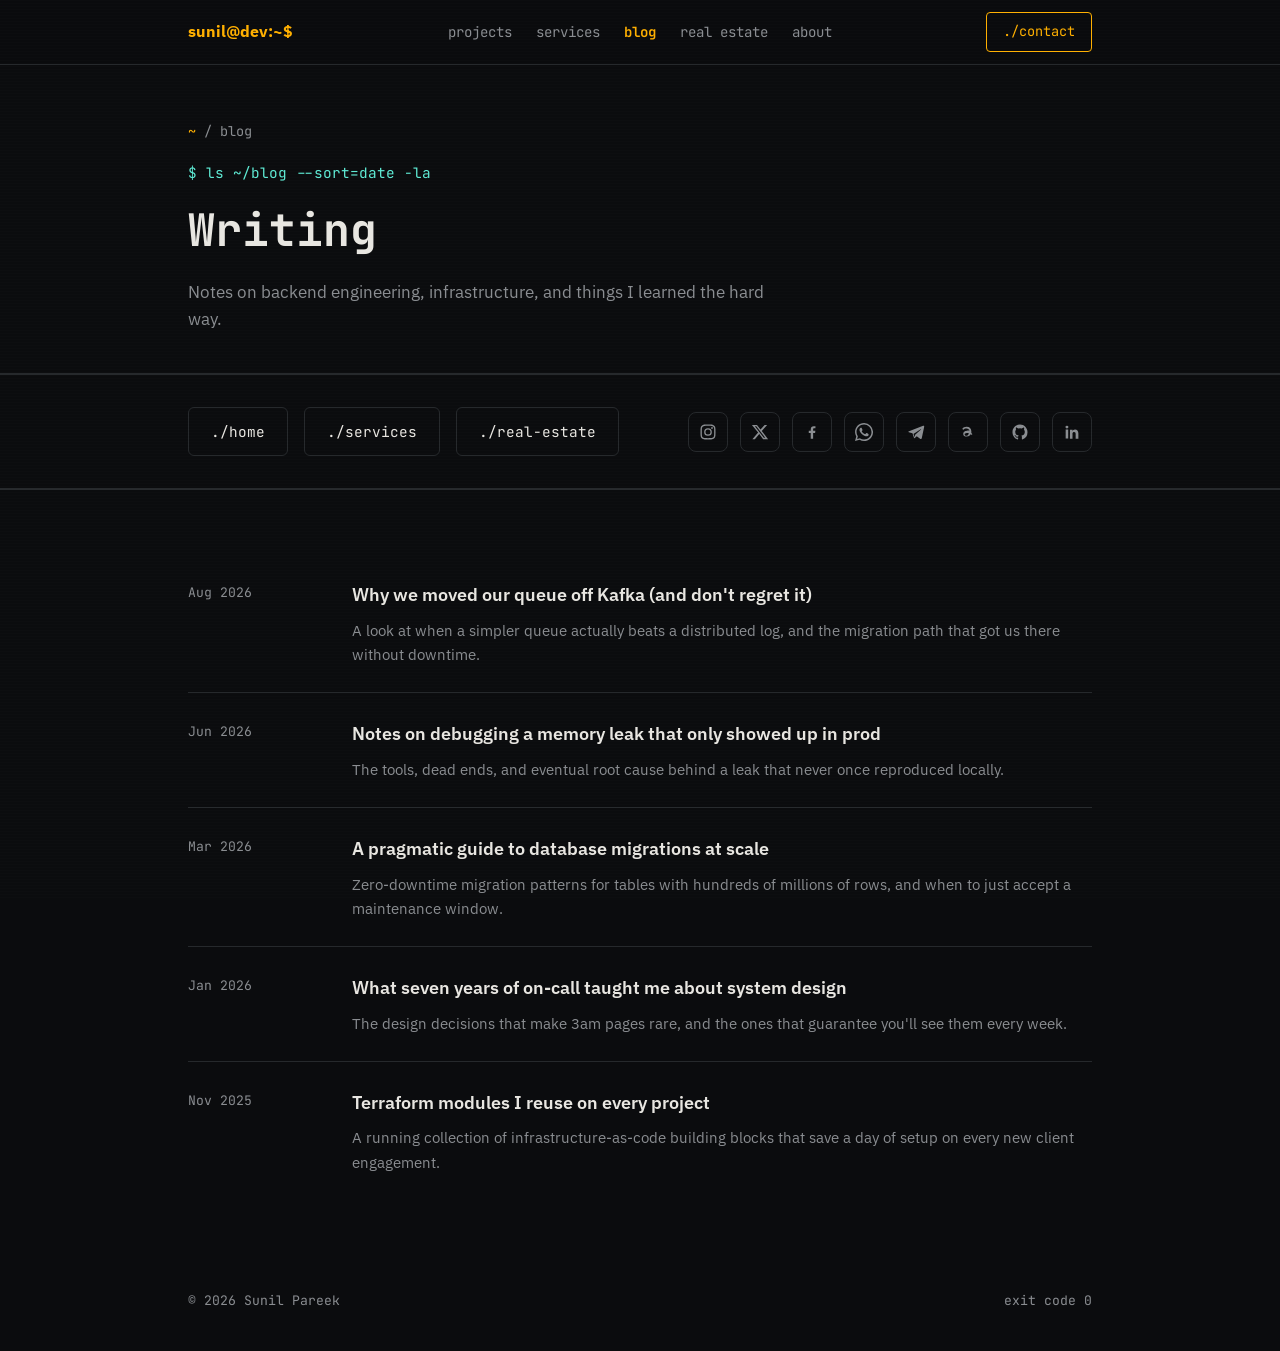
==== commit dfac9733: "Add files via upload" ====
--- a/blog.html
+++ b/blog.html
@@ -14,7 +14,7 @@
     <ul class="navlinks">
       <li><a href="index.html#projects">projects</a></li>
       <li><a href="services.html">services</a></li>
-      <li><a href="blog.html">blog</a></li>
+      <li><a href="blog.html" class="active">blog</a></li>
       <li><a href="real-estate.html">real estate</a></li>
       <li><a href="index.html#about">about</a></li>
     </ul>
@@ -45,7 +45,7 @@
         <a class="social-icon" href="https://x.com/kglit" target="_blank" rel="noopener" aria-label="X (Twitter)">
           <svg viewBox="0 0 24 24"><path d="M18.24 2.5h3.27l-7.15 8.17L22.8 21.5h-6.6l-5.17-6.76-5.92 6.76H1.83l7.65-8.74L1.2 2.5h6.77l4.67 6.18L18.24 2.5zm-1.15 17h1.81L7.02 4.4H5.08l12 15.1z"/></svg>
         </a>
-        <a class="social-icon" href="https://facebook.com/digipro" target="_blank" rel="noopener" aria-label="Facebook">
+        <a class="social-icon" href="https://www.facebook.com/digitalmold/" target="_blank" rel="noopener" aria-label="Facebook">
           <svg viewBox="0 0 24 24"><path d="M13.5 21v-7.7h2.6l.4-3h-3v-1.9c0-.87.24-1.46 1.5-1.46h1.6V4.3c-.28-.04-1.23-.12-2.34-.12-2.32 0-3.9 1.4-3.9 4v2.24H7.7v3h2.6V21h3.2z"/></svg>
         </a>
         <a class="social-icon" href="https://wa.me/919004099113" target="_blank" rel="noopener" aria-label="WhatsApp">
--- a/style.css
+++ b/style.css
@@ -419,3 +419,44 @@
   .re-grid{ grid-template-columns:1fr; }
   .blog-full-post{ grid-template-columns:1fr; gap:6px; }
 }
+
+/* ---------- Social icon row ---------- */
+.social-row{
+  display:flex;
+  gap:12px;
+  flex-wrap:wrap;
+  align-items:center;
+}
+.social-icon{
+  display:flex;
+  align-items:center;
+  justify-content:center;
+  width:40px;
+  height:40px;
+  border:1px solid var(--line);
+  border-radius:8px;
+  color:var(--dim);
+  transition:border-color .15s ease, color .15s ease;
+}
+.social-icon:hover{
+  border-color:var(--amber);
+  color:var(--amber);
+}
+.social-icon svg{
+  width:18px;
+  height:18px;
+  fill:currentColor;
+}
+.actions-row{
+  display:flex;
+  justify-content:space-between;
+  align-items:center;
+  flex-wrap:wrap;
+  gap:20px;
+}
+
+/* ---------- Active nav link ---------- */
+.navlinks a.active{
+  color:var(--amber);
+  font-weight:600;
+}
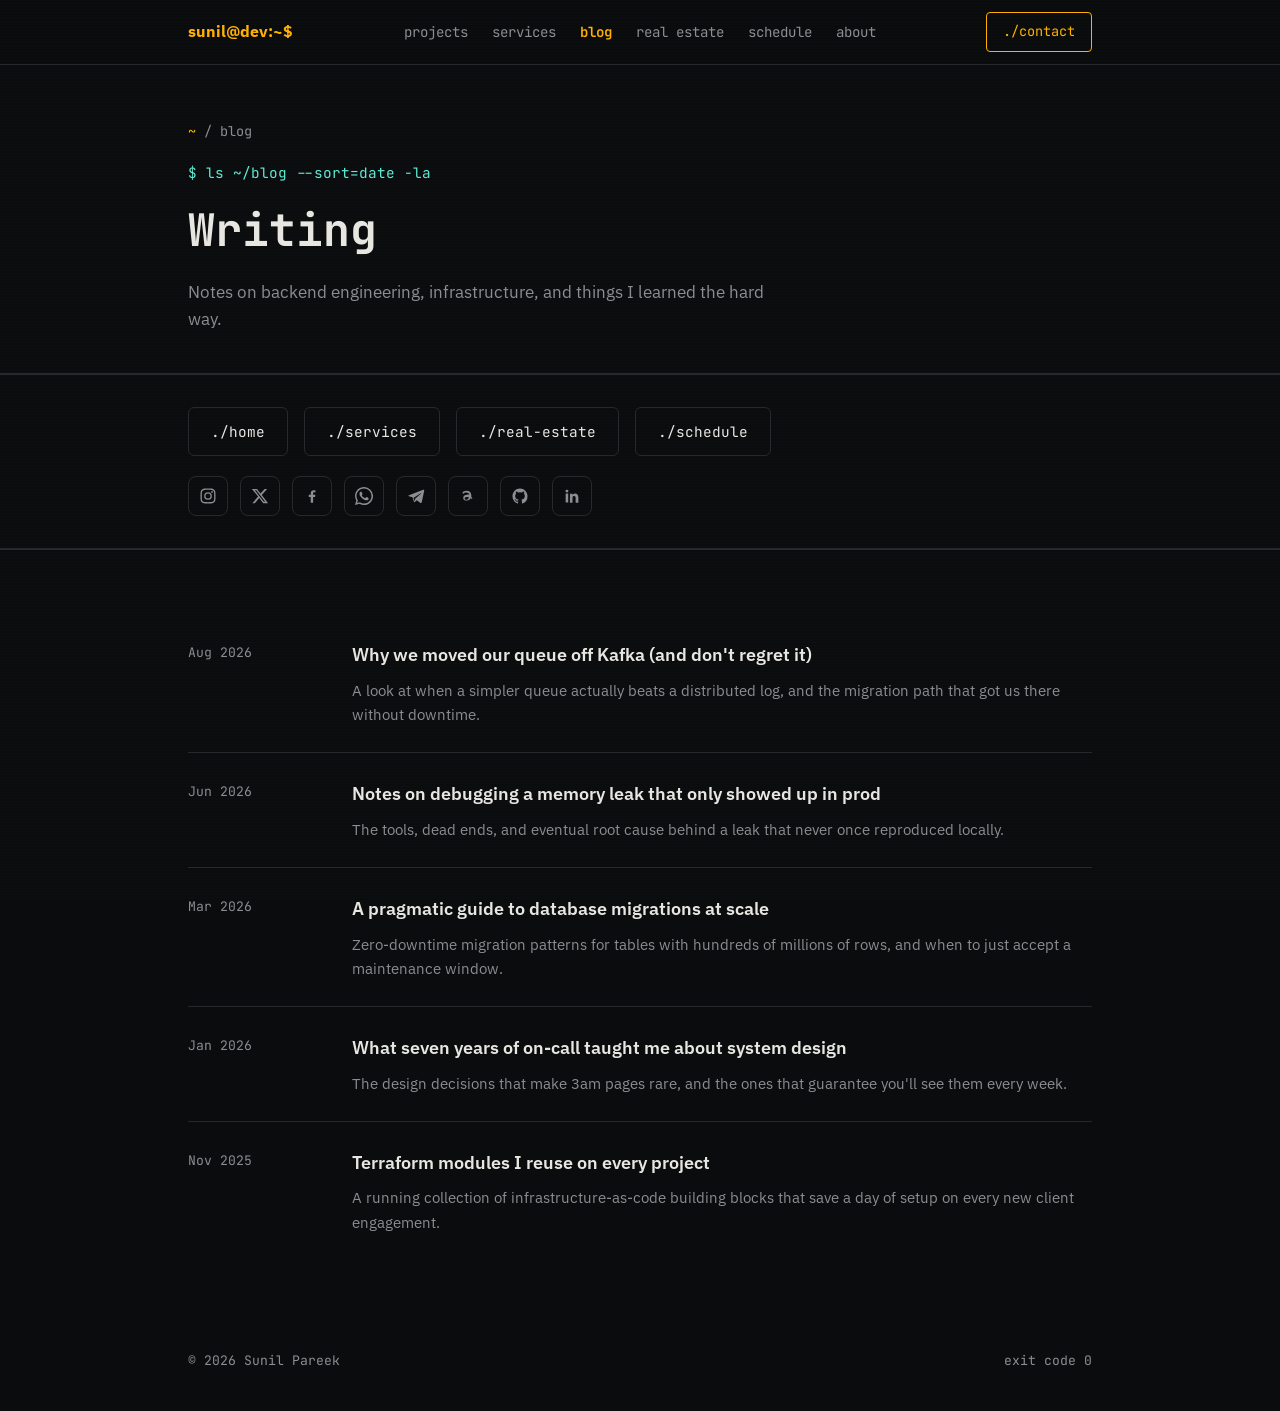
==== commit 280af8cd: "Add files via upload" ====
--- a/blog.html
+++ b/blog.html
@@ -16,6 +16,7 @@
       <li><a href="services.html">services</a></li>
       <li><a href="blog.html" class="active">blog</a></li>
       <li><a href="real-estate.html">real estate</a></li>
+      <li><a href="schedule.html">schedule</a></li>
       <li><a href="index.html#about">about</a></li>
     </ul>
     <a class="navcta" href="index.html#contact">./contact</a>
@@ -37,6 +38,7 @@
         <a class="btn btn-outline" href="index.html">./home</a>
         <a class="btn btn-outline" href="services.html">./services</a>
         <a class="btn btn-outline" href="real-estate.html">./real-estate</a>
+        <a class="btn btn-outline" href="schedule.html">./schedule</a>
       </div>
       <div class="social-row">
         <a class="social-icon" href="https://instagram.com/graciasneil" target="_blank" rel="noopener" aria-label="Instagram">
--- a/style.css
+++ b/style.css
@@ -460,3 +460,70 @@
   color:var(--amber);
   font-weight:600;
 }
+
+/* ---------- Schedule page ---------- */
+.calendar-frame{
+  width:100%;
+  border:none;
+  display:block;
+  min-height:600px;
+}
+.task-cta{
+  display:flex;
+  align-items:center;
+  justify-content:space-between;
+  flex-wrap:wrap;
+  gap:16px;
+  border:1px solid var(--line);
+  border-radius:8px;
+  padding:22px 26px;
+  margin-top:24px;
+}
+.task-cta p{ color:var(--dim); font-size:0.95rem; margin:0; }
+.task-cta h3{ font-size:1.05rem; margin-bottom:4px; }
+
+/* ---------- Custom event list (Calendar API) ---------- */
+.events-list{ display:flex; flex-direction:column; }
+.event-row{
+  display:grid;
+  grid-template-columns:120px 1fr;
+  gap:20px;
+  padding:20px 0;
+  border-bottom:1px solid var(--line);
+}
+.event-row:last-child{ border-bottom:none; }
+.event-date{
+  font-family:'JetBrains Mono', monospace;
+  color:var(--cyan);
+  font-size:0.85rem;
+  line-height:1.4;
+}
+.event-date .day{
+  font-size:1.6rem;
+  color:var(--amber);
+  display:block;
+  font-weight:700;
+}
+.event-body h3{
+  font-size:1.05rem;
+  color:var(--text);
+  font-family:'IBM Plex Sans', sans-serif;
+  margin-bottom:4px;
+}
+.event-body .time{
+  font-family:'JetBrains Mono', monospace;
+  font-size:0.82rem;
+  color:var(--dim);
+  margin-bottom:6px;
+}
+.event-body p{ color:var(--dim); font-size:0.92rem; }
+.events-empty, .events-loading, .events-error{
+  color:var(--dim);
+  font-family:'JetBrains Mono', monospace;
+  font-size:0.9rem;
+  padding:30px 0;
+}
+.events-error{ color:var(--red); }
+@media (max-width: 600px){
+  .event-row{ grid-template-columns:1fr; gap:4px; }
+}
